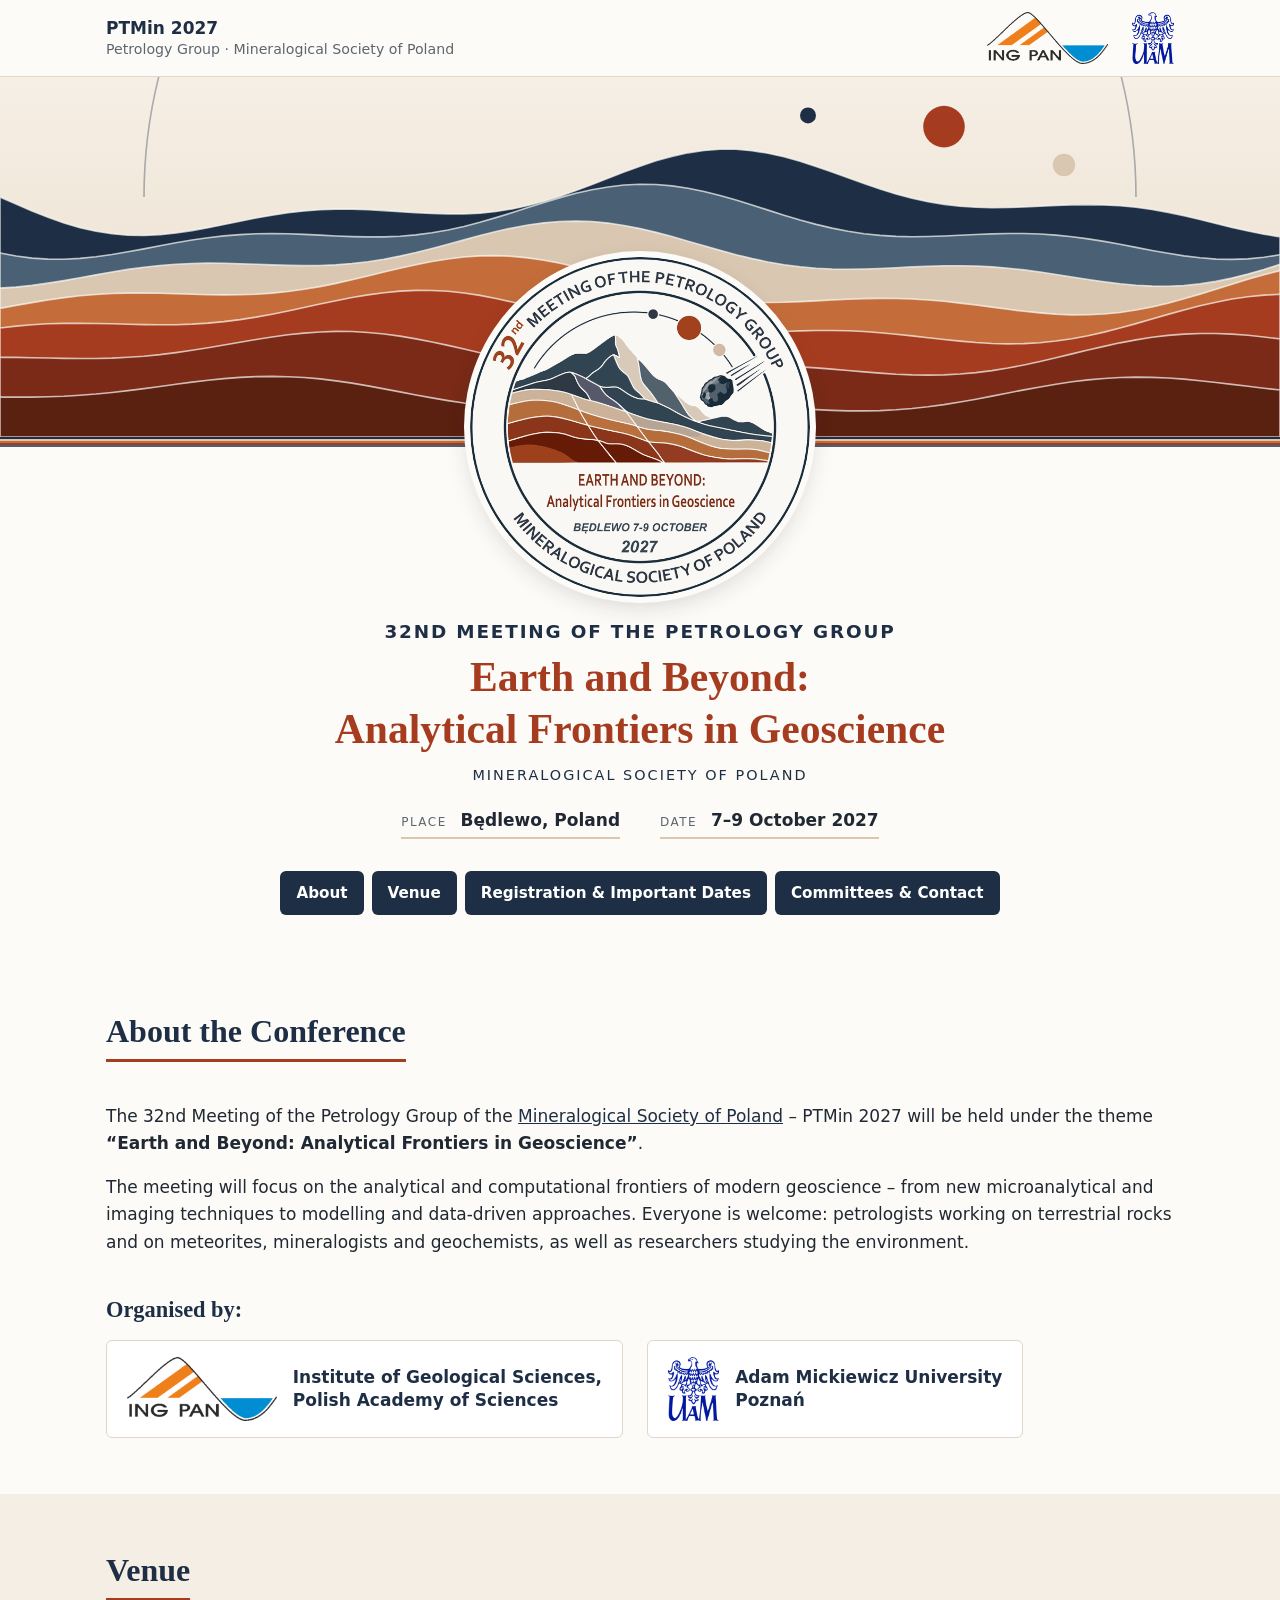
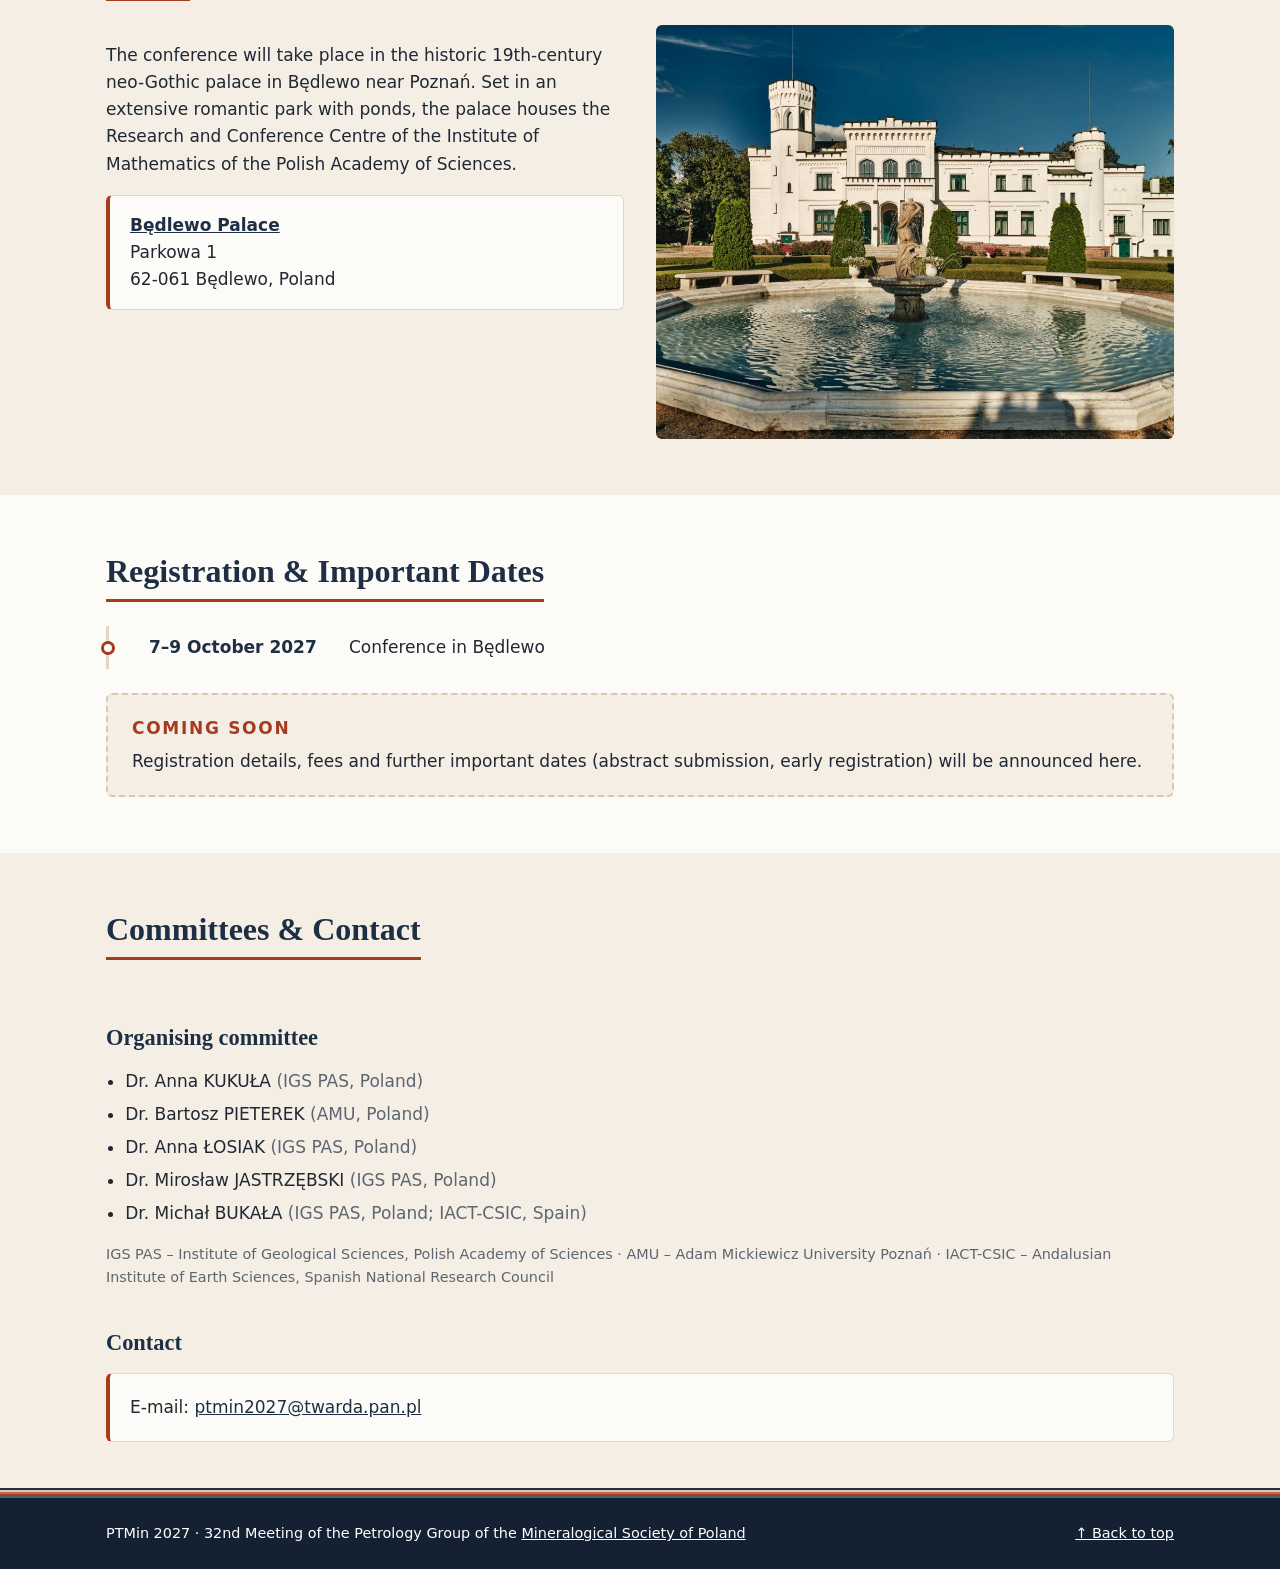
==== index.html @ a526e9a0 "Version 1 – for co-organisers" ====
<!doctype html>
<html lang="en">
<head>
  <meta charset="utf-8">
  <meta name="viewport" content="width=device-width, initial-scale=1">
  <title>PTMin 2027 – Earth and Beyond: Analytical Frontiers in Geoscience</title>
  <meta name="description" content="32nd Meeting of the Petrology Group of the Mineralogical Society of Poland – Earth and Beyond: Analytical Frontiers in Geoscience. Będlewo, Poland, 7–9 October 2027.">
  <link rel="icon" href="img/favicon.png">
  <link rel="stylesheet" href="css/style.css">
</head>
<body id="top">

  <a class="skip-link" href="#main-content">Skip to main content</a>

  <!-- ===== Nagłówek: nazwa + logotypy organizatorów ===== -->
  <header class="site-header">
    <div class="container site-header__inner">
      <div class="host">
        <span class="host__name"><a href="#top">PTMin 2027</a><br><small>Petrology Group · <a href="https://www.ptmin.pl/indeks.html" target="_blank" rel="noopener">Mineralogical Society of Poland</a></small></span>
      </div>
      <div class="header-logos">
        <!-- GRAFIKA: logotypy organizatorów w nagłówku -->
        <a href="https://www.ing.pan.pl/en/" target="_blank" rel="noopener"><img src="img/logo-ing-pan.png" alt="Institute of Geological Sciences, Polish Academy of Sciences" width="468" height="200"></a>
        <a href="https://amu.edu.pl/en" target="_blank" rel="noopener"><img src="img/logo-uam.png" alt="Adam Mickiewicz University Poznań" width="160" height="200"></a>
      </div>
    </div>
  </header>

  <!-- ===== Baner ===== -->
  <div class="banner">
    <!-- GRAFIKA: baner (obecnie dekoracyjne „warstwy skalne”; można zastąpić zdjęciem 1600 × 450) -->
    <img src="img/banner.svg" alt="" width="1600" height="450">
  </div>

  <main id="main-content">

    <div class="container hero">
      <!-- GRAFIKA: logo konferencji -->
      <img class="hero__logo" src="img/logo-conference.png" alt="Logo: 32nd Meeting of the Petrology Group – Earth and Beyond: Analytical Frontiers in Geoscience – Mineralogical Society of Poland" width="640" height="640">
      <p class="hero__kicker">32nd Meeting of the Petrology Group</p>
      <h1 class="page-title">Earth and Beyond:<br>Analytical Frontiers in Geoscience</h1>
      <p class="hero__tagline"><a href="https://www.ptmin.pl/indeks.html" target="_blank" rel="noopener">Mineralogical Society of Poland</a></p>
      <p class="hero__meta">
        <span class="hero__meta-item"><span class="hero__meta-label">Place</span> Będlewo, Poland</span>
        <span class="hero__meta-item"><span class="hero__meta-label">Date</span> 7–9 October 2027</span>
      </p>

      <!-- ===== Nawigacja do sekcji ===== -->
      <nav class="section-nav" aria-label="Sections">
        <a href="#about">About</a>
        <a href="#venue">Venue</a>
        <a href="#registration">Registration &amp; Important Dates</a>
        <a href="#committees">Committees &amp; Contact</a>
      </nav>
    </div>

    <!-- ===================== ABOUT ===================== -->
    <section id="about" class="section">
      <div class="container">
        <h2>About the Conference</h2>
        <p>The 32nd Meeting of the Petrology Group of the <a href="https://www.ptmin.pl/indeks.html" target="_blank" rel="noopener">Mineralogical Society of Poland</a> – PTMin 2027 will be held under the theme <strong>“Earth and Beyond: Analytical Frontiers in Geoscience”</strong>.</p>
        <p>The meeting will focus on the analytical and computational frontiers of modern geoscience – from new microanalytical and imaging techniques to modelling and data-driven approaches. Everyone is welcome: petrologists working on terrestrial rocks and on meteorites, mineralogists and geochemists, as well as researchers studying the environment.</p>

        <h3>Organised by:</h3>
        <div class="organisers">
          <a class="organiser" href="https://www.ing.pan.pl/en/" target="_blank" rel="noopener">
            <!-- GRAFIKA: logo organizatora 1 -->
            <img src="img/logo-ing-pan.png" alt="" width="468" height="200">
            <span>Institute of Geological Sciences,<br>Polish Academy of Sciences</span>
          </a>
          <a class="organiser" href="https://amu.edu.pl/en" target="_blank" rel="noopener">
            <!-- GRAFIKA: logo organizatora 2 -->
            <img src="img/logo-uam.png" alt="" width="160" height="200">
            <span>Adam Mickiewicz University<br>Poznań</span>
          </a>
        </div>
      </div>
    </section>

    <!-- ===================== VENUE ===================== -->
    <section id="venue" class="section section--alt">
      <div class="container">
        <h2>Venue</h2>
        <div class="two-col">
          <div>
            <p>The conference will take place in the historic 19th-century neo-Gothic palace in Będlewo near Poznań. Set in an extensive romantic park with ponds, the palace houses the Research and Conference Centre of the Institute of Mathematics of the Polish Academy of Sciences.</p>
            <address class="address-card">
              <strong><a href="https://www.palacbedlewo.pl/en" target="_blank" rel="noopener">Będlewo Palace</a></strong><br>
              Parkowa 1<br>
              62-061 Będlewo, Poland
            </address>
          </div>
          <div>
            <!-- GRAFIKA: zdjęcie miejsca konferencji -->
            <img class="rounded" src="img/palace_1.jpg" alt="Będlewo Palace with the marble fountain" width="1000" height="800">
          </div>
        </div>
        <!-- MAPA DOJAZDU: do dodania później, np.:
        <img class="rounded map" src="img/map.png" alt="Map – how to get to Będlewo" width="800" height="400"> -->
      </div>
    </section>

    <!-- ===================== REGISTRATION ===================== -->
    <section id="registration" class="section">
      <div class="container">
        <h2>Registration &amp; Important Dates</h2>

        <ol class="timeline">
          <li><span class="timeline__date">7–9 October 2027</span><span class="timeline__label">Conference in Będlewo</span></li>
        </ol>

        <div class="coming-soon">
          <p class="coming-soon__title">Coming soon</p>
          <p>Registration details, fees and further important dates (abstract submission, early registration) will be announced here.</p>
        </div>
      </div>
    </section>

    <!-- ===================== COMMITTEES & CONTACT ===================== -->
    <section id="committees" class="section section--alt">
      <div class="container">
        <h2>Committees &amp; Contact</h2>

        <h3>Organising committee</h3>
        <ul class="list people">
          <li>Dr. Anna KUKUŁA <span>(IGS PAS, Poland)</span></li>
          <li>Dr. Bartosz PIETEREK <span>(AMU, Poland)</span></li>
          <li>Dr. Anna ŁOSIAK <span>(IGS PAS, Poland)</span></li>
          <li>Dr. Mirosław JASTRZĘBSKI <span>(IGS PAS, Poland)</span></li>
          <li>Dr. Michał BUKAŁA <span>(IGS PAS, Poland; IACT-CSIC, Spain)</span></li>
        </ul>
        <p class="note">IGS PAS – Institute of Geological Sciences, Polish Academy of Sciences · AMU – Adam Mickiewicz University Poznań · IACT-CSIC – Andalusian Institute of Earth Sciences, Spanish National Research Council</p>

        <h3 id="contact">Contact</h3>
        <div class="contact-card">
          <!-- E-MAIL: adres składany skryptem (ochrona przed spamem) -->
          <p>E-mail: <a class="js-email" data-user="ptmin2027" data-domain="twarda.pan.pl" href="#">ptmin2027 [at] twarda.pan.pl</a></p>
        </div>
      </div>
    </section>

  </main>

  <footer class="site-footer">
    <div class="container site-footer__inner">
      <p>PTMin 2027 · 32nd Meeting of the Petrology Group of the <a href="https://www.ptmin.pl/indeks.html" target="_blank" rel="noopener">Mineralogical Society of Poland</a></p>
      <a class="to-top" href="#top" title="Back to top">↑ Back to top</a>
    </div>
  </footer>

  <script src="js/main.js"></script>
</body>
</html>
---- css/style.css ----
/* =========================================================
   PTMin 2027 – arkusz stylów
   Kolory zmienia się w jednym miejscu: sekcja :root poniżej.
   ========================================================= */

:root {
  /* Paleta z logo konferencji */
  --primary: #1e2f45;        /* granat (napisy w logo) – nagłówki, przyciski */
  --primary-dark: #142133;
  --slate: #4a6075;          /* łupkowy niebieski (góry) */
  --accent: #a63c1f;         /* rdzawy (32nd, MATTER • PROCESSES) – akcenty */
  --orange: #c46d3a;         /* pomarańczowa warstwa skał */
  --sand: #d9c7b2;           /* piaskowy beż */
  --text: #1f2833;
  --text-muted: #5d6670;
  --bg: #fdfbf7;             /* kremowe tło jak w logo */
  --bg-alt: #f4eee5;         /* tło co drugiej sekcji */
  --line: #e1d6c7;           /* linie tabel i separatory */
  --break-bg: #efe7db;       /* przerwy w programie */
  --keynote-bg: #f7e6dd;     /* wiersze keynote w programie */
  /* „warstwy skalne” – pasek dekoracyjny */
  --strata: linear-gradient(to bottom,
      var(--primary) 0 20%, var(--sand) 20% 40%, var(--orange) 40% 60%,
      var(--accent) 60% 80%, var(--slate) 80% 100%);
  --radius: 6px;
  --max-width: 1100px;
  --font: "Segoe UI", system-ui, -apple-system, Roboto, "Helvetica Neue", Arial, sans-serif;
  --font-head: Georgia, "Times New Roman", serif;
}

/* ---------- Tryby kontrastu (przyciski „A” u góry) ---------- */
body.contrast-bw {
  --primary: #000; --primary-dark: #000; --accent: #000; --text: #000; --text-muted: #000;
  --bg: #fff; --bg-alt: #fff; --line: #000; --break-bg: #fff; --keynote-bg: #fff;
}
body.contrast-yb {
  --primary: #ff0; --primary-dark: #ff0; --accent: #ff0; --text: #ff0; --text-muted: #ff0;
  --bg: #000; --bg-alt: #000; --line: #ff0; --break-bg: #000; --keynote-bg: #000;
}
body.contrast-by {
  --primary: #000; --primary-dark: #000; --accent: #000; --text: #000; --text-muted: #000;
  --bg: #ff0; --bg-alt: #ff0; --line: #000; --break-bg: #ff0; --keynote-bg: #ff0;
}
body.contrast-bw, body.contrast-yb, body.contrast-by {
  --slate: var(--accent); --orange: var(--accent); --sand: var(--accent); --strata: var(--accent);
}
body.contrast-yb .btn, body.contrast-yb .section-nav a { color: #000; }
body.contrast-yb img, body.contrast-bw img, body.contrast-by img { filter: grayscale(1); }

/* ---------- Podstawy ---------- */
*, *::before, *::after { box-sizing: border-box; }
html { scroll-behavior: smooth; scroll-padding-top: 1rem; }
body {
  margin: 0;
  font-family: var(--font);
  font-size: 17px;
  line-height: 1.6;
  color: var(--text);
  background: var(--bg);
}
img { max-width: 100%; height: auto; display: block; }
a { color: var(--primary); }
a:hover { color: var(--accent); }
h1, h2, h3, h4 { font-family: var(--font-head); color: var(--primary); line-height: 1.25; }
h2 {
  font-size: 2rem;
  margin: 0 0 1.5rem;
  padding-bottom: .5rem;
  border-bottom: 3px solid var(--accent);
  display: inline-block;
}
h3 { font-size: 1.4rem; margin: 2.5rem 0 1rem; }
h4 { font-size: 1.1rem; margin: 1.5rem 0 .5rem; }
hr { border: 0; border-top: 1px solid var(--line); margin: 1.25rem 0; }

.container { max-width: var(--max-width); margin: 0 auto; padding: 0 16px; }
.skip-link { position: absolute; left: -9999px; }
.skip-link:focus { left: 1rem; top: 1rem; background: var(--bg); padding: .5rem 1rem; z-index: 10; }

/* ---------- Pasek dostępności ---------- */
.a11y-bar { background: var(--primary-dark); color: #fff; font-size: .85rem; }
.a11y-bar__inner { display: flex; justify-content: flex-end; align-items: center; gap: .35rem; padding-top: .35rem; padding-bottom: .35rem; }
.a11y-bar__label { margin-right: .25rem; opacity: .8; }
.contrast-btn {
  width: 1.8rem; height: 1.8rem; border: 1px solid #fff; border-radius: 3px;
  font-weight: 700; cursor: pointer; background: #fff; color: #000;
}
.contrast-btn--bw { background: #000; color: #fff; }
.contrast-btn--yb { background: #000; color: #ff0; }
.contrast-btn--by { background: #ff0; color: #000; }
body.contrast-yb .a11y-bar, body.contrast-by .a11y-bar, body.contrast-bw .a11y-bar { background: #000; color: #fff; }

/* ---------- Nagłówek ---------- */
.site-header { border-bottom: 1px solid var(--line); background: var(--bg); }
.site-header__inner { display: flex; align-items: center; justify-content: space-between; gap: 1rem; flex-wrap: wrap; padding-top: .75rem; padding-bottom: .75rem; }
.host { display: flex; align-items: center; gap: .75rem; text-decoration: none; color: var(--primary); font-weight: 600; line-height: 1.2; }
.host__logo { width: 60px; height: 60px; }
.host__name small { font-weight: 400; color: var(--text-muted); }
.host a { color: inherit; text-decoration: none; }
.host a:hover { color: var(--accent); text-decoration: underline; }
.header-logos a { display: block; transition: opacity .15s; }
.header-logos a:hover { opacity: .75; }
.hero__tagline a { color: inherit; text-decoration: none; }
.hero__tagline a:hover { color: var(--accent); text-decoration: underline; }
a.organiser { text-decoration: none; transition: border-color .15s, box-shadow .15s; }
a.organiser:hover { color: var(--primary); border-color: var(--accent); box-shadow: 0 4px 14px rgba(20,33,51,.1); }
.header-logos { display: flex; gap: 1rem; align-items: center; flex-wrap: wrap; }
.header-logos { gap: 1.5rem; }
.header-logos img { height: 52px; width: auto; }

/* ---------- Baner, logo i tytuł ---------- */
.banner { position: relative; }
.banner img { width: 100%; max-height: 450px; object-fit: cover; }
.banner::after { content: ""; display: block; height: 10px; background: var(--strata); }

.hero { text-align: center; }
.hero__logo {
  width: 340px; height: 340px; margin: -190px auto 0; position: relative;
  border-radius: 50%; background: var(--bg);
  box-shadow: 0 0 0 6px var(--bg), 0 8px 24px rgba(20, 33, 51, .18);
}
.page-title { font-size: clamp(1.7rem, 4vw, 2.6rem); margin: .35rem 0 .5rem; color: var(--accent); }
.hero__kicker {
  margin: 1.25rem 0 0; color: var(--primary); font-weight: 700; text-transform: uppercase;
  letter-spacing: .1em; font-size: clamp(.95rem, 2vw, 1.15rem);
}
.hero__theme {
  margin: 0; color: var(--accent); font-weight: 800; text-transform: uppercase;
  letter-spacing: .08em; font-size: clamp(1.05rem, 2.4vw, 1.5rem);
}
.hero__theme span { color: var(--orange); margin: 0 .3em; }
.hero__tagline {
  margin: .2rem 0 1.25rem; color: var(--primary); text-transform: uppercase;
  letter-spacing: .14em; font-size: .9rem;
}
.hero__meta { display: flex; justify-content: center; flex-wrap: wrap; gap: .5rem 2.5rem; margin: 0 0 2rem; font-weight: 600; }
.hero__meta-item { border-bottom: 2px solid var(--sand); padding-bottom: .2rem; }
.hero__meta-label {
  font-size: .75rem; letter-spacing: .12em; text-transform: uppercase;
  color: var(--text-muted); font-weight: 400; margin-right: .5rem;
}

/* ---------- Nawigacja sekcji ---------- */
.section-nav { display: flex; flex-wrap: wrap; justify-content: center; gap: .5rem; margin-bottom: 2.5rem; }
.section-nav a {
  background: var(--primary); color: #fff; text-decoration: none;
  padding: .6rem 1rem; border-radius: var(--radius); font-size: .95rem; font-weight: 600;
}
.section-nav a:hover { background: var(--accent); color: #fff; }

/* ---------- Sekcje ---------- */
.section { padding: 3.5rem 0; }
.section--alt { background: var(--bg-alt); }
.two-col { display: grid; grid-template-columns: 1fr 1fr; gap: 2rem; align-items: start; }
.rounded { border-radius: var(--radius); }
.map { margin-top: 2rem; width: 100%; }

.list { padding-left: 1.2rem; margin: 0; }
.list li { margin: .35rem 0; }
.people span { color: var(--text-muted); }

/* Organizatorzy (logo + nazwa) */
.organisers { display: flex; flex-wrap: wrap; gap: 1.5rem; }
.organiser {
  display: flex; align-items: center; gap: 1rem; background: #fff;
  border: 1px solid var(--line); border-radius: var(--radius); padding: 1rem 1.25rem;
  font-weight: 600; color: var(--primary); line-height: 1.35;
}
.organiser img { height: 64px; width: auto; }

/* „Coming soon” */
.coming-soon {
  margin-top: 1.5rem; padding: 1.25rem 1.5rem; border: 2px dashed var(--sand);
  border-radius: var(--radius); background: var(--bg-alt);
}
.coming-soon p { margin: 0; }
.coming-soon__title {
  color: var(--accent); font-weight: 800; text-transform: uppercase; letter-spacing: .1em; margin-bottom: .35rem !important;
}

.address-card, .contact-card, .info-box {
  font-style: normal; background: var(--bg); border: 1px solid var(--line);
  border-left: 4px solid var(--accent); border-radius: var(--radius); padding: 1rem 1.25rem;
}
.contact-card p { margin: .25rem 0; }

/* ---------- Przyciski ---------- */
.btn-row { display: flex; gap: .75rem; flex-wrap: wrap; margin: 1.5rem 0; }
.btn {
  display: inline-block; background: var(--accent); color: #fff; text-decoration: none;
  padding: .65rem 1.2rem; border-radius: var(--radius); font-weight: 600; border: 2px solid var(--accent);
}
.btn:hover { background: var(--primary); border-color: var(--primary); color: #fff; }
.btn--ghost { background: transparent; color: var(--accent); }

/* ---------- Oś ważnych dat ---------- */
.timeline { list-style: none; margin: 0; padding: 0 0 0 1.5rem; border-left: 3px solid var(--line); }
.timeline li { position: relative; padding: .5rem 0 .5rem 1rem; display: flex; gap: 1.5rem; flex-wrap: wrap; }
.timeline li::before {
  content: ""; position: absolute; left: -1.5rem; top: 50%; transform: translate(-50%, -50%);
  margin-left: -1.5px; width: 14px; height: 14px; border-radius: 50%;
  background: var(--bg); border: 3px solid var(--accent);
}
.timeline__date { font-weight: 700; min-width: 11rem; color: var(--primary); }

/* ---------- Tabele ---------- */
.table-wrap { overflow-x: auto; -webkit-overflow-scrolling: touch; }
.data-table, .program { width: 100%; border-collapse: collapse; background: var(--bg); }
.data-table th, .data-table td { border: 1px solid var(--line); padding: .75rem 1rem; text-align: center; vertical-align: middle; }
.data-table thead th { background: var(--primary); color: #fff; font-weight: 600; }
.data-table thead th small { font-weight: 400; opacity: .85; }
.data-table tbody th { text-align: left; font-weight: 600; background: var(--bg-alt); }
body.contrast-yb .data-table thead th { color: #000; }
.fees { min-width: 680px; }
.footnotes { list-style: none; padding: 0; margin: .75rem 0 0; font-size: .9rem; color: var(--text-muted); }

/* Program */
.legend { display: flex; gap: 1.5rem; font-size: .9rem; color: var(--text-muted); margin-bottom: 1rem; }
.dot { display: inline-block; width: .9rem; height: .9rem; border-radius: 2px; vertical-align: -2px; border: 1px solid var(--line); }
.dot--keynote { background: var(--keynote-bg); border-left: 3px solid var(--accent); }
.dot--break { background: var(--break-bg); }

.program { min-width: 560px; }
.program__time { width: 8.5rem; }
.program td { padding: .6rem 1rem; border-bottom: 1px solid var(--line); vertical-align: top; }
.program td:first-child { white-space: nowrap; font-variant-numeric: tabular-nums; color: var(--text-muted); font-weight: 600; }
.program__day th {
  background: var(--primary); color: #fff; text-align: left; text-transform: uppercase;
  letter-spacing: .06em; padding: .75rem 1rem; font-size: 1rem;
}
body.contrast-yb .program__day th { color: #000; }
.program tbody + tbody .program__day th { border-top: 1.5rem solid var(--bg-alt); }
.program__session td {
  background: var(--bg-alt); font-weight: 700; color: var(--primary);
  border-top: 2px solid var(--primary); white-space: normal !important;
}
.program__session .chair { font-weight: 400; font-style: italic; color: var(--text-muted); margin-left: .5rem; }
.program__break td { background: var(--break-bg); font-style: italic; }
.program__keynote td { background: var(--keynote-bg); }
.program__keynote td:first-child { border-left: 4px solid var(--accent); }
.authors { font-weight: 600; }
.talk-title { display: block; }
.tag {
  display: inline-block; background: var(--accent); color: #fff; font-size: .72rem;
  text-transform: uppercase; letter-spacing: .05em; padding: .1rem .45rem; border-radius: 3px; margin-right: .35rem; vertical-align: 1px;
}
.badge {
  display: inline-block; border: 1px solid var(--accent); color: var(--accent);
  font-size: .75rem; padding: 0 .4rem; border-radius: 999px; margin-left: .25rem;
}

/* Postery */
.poster-groups { display: grid; gap: 1rem; }
.poster-group { background: var(--bg); border: 1px solid var(--line); border-radius: var(--radius); padding: .25rem 1.25rem 1rem; }
.poster-group h4 { margin-top: 1rem; }
.poster-group .authors { display: block; }

.info-boxes { display: grid; grid-template-columns: 1fr 1fr; gap: 1rem; margin-top: 1rem; }
.info-box h4 { margin-top: 0; }
.info-box p { margin: 0; }

/* ---------- Prelegenci ---------- */
.speakers { display: grid; grid-template-columns: repeat(auto-fill, minmax(190px, 1fr)); gap: 1.5rem; }
.speaker { background: var(--bg); border: 1px solid var(--line); border-radius: var(--radius); padding: 1rem; text-align: center; }
.speaker__photo { width: 150px; height: 150px; object-fit: cover; border-radius: 50%; margin: 0 auto .75rem; border: 3px solid var(--accent); }
.speaker__name { margin: 0; }
.speaker__affil { margin: .15rem 0 .5rem; font-size: .9rem; color: var(--text-muted); }
.speaker__more summary { cursor: pointer; color: var(--accent); font-weight: 600; font-size: .9rem; }
.speaker__more p { text-align: left; font-size: .9rem; }

/* ---------- Sponsorzy ---------- */
.sponsor-tier { padding: 1.5rem 0; border-bottom: 1px solid var(--line); }
.sponsor-tier:last-child { border-bottom: 0; }
.sponsor-tier h3 { margin-top: 0; font-size: 1.1rem; text-transform: uppercase; letter-spacing: .05em; color: var(--text-muted); font-family: var(--font); }
.logo-grid { display: flex; flex-wrap: wrap; gap: 2rem; align-items: center; }
.logo-grid img { height: 90px; width: auto; }
.logo-grid--lg img { height: 120px; }
.logo-grid--sm img { height: 75px; }
.note { font-size: .9rem; color: var(--text-muted); margin-top: 1rem; }

/* ---------- Nagrody ---------- */
.quote { margin: 1.5rem 0; padding: 1rem 1.5rem; border-left: 4px solid var(--accent); background: var(--bg); font-style: italic; }
.quote footer { font-style: normal; color: var(--text-muted); margin-top: .5rem; }
.highlight { background: var(--bg); border: 1px dashed var(--accent); padding: .75rem 1rem; border-radius: var(--radius); }

/* ---------- Stopka ---------- */
.site-footer { background: var(--primary-dark); color: #fff; padding: 1.5rem 0; font-size: .9rem; position: relative; }
.site-footer::before { content: ""; position: absolute; left: 0; right: 0; top: -10px; height: 10px; background: var(--strata); }
.site-footer__inner { display: flex; justify-content: space-between; align-items: center; flex-wrap: wrap; gap: 1rem; }
.site-footer p { margin: 0; }
.site-footer a { color: #fff; }
body.contrast-yb .site-footer, body.contrast-by .site-footer, body.contrast-bw .site-footer { background: #000; }

/* ---------- Mobile ---------- */
@media (max-width: 760px) {
  body { font-size: 16px; }
  h2 { font-size: 1.6rem; }
  .two-col, .info-boxes { grid-template-columns: 1fr; }
  .header-logos img { height: 36px; }
  .hero__logo { width: 240px; height: 240px; margin-top: -130px; }
  .organiser { width: 100%; }
  .organiser img { height: 44px; }
  .banner img { height: 220px; }
  .section { padding: 2.5rem 0; }
  .timeline__date { min-width: 0; }
}

/* ---------- Druk ---------- */
@media print {
  .a11y-bar, .section-nav, .to-top, .banner { display: none; }
  .section { padding: 1rem 0; }
}
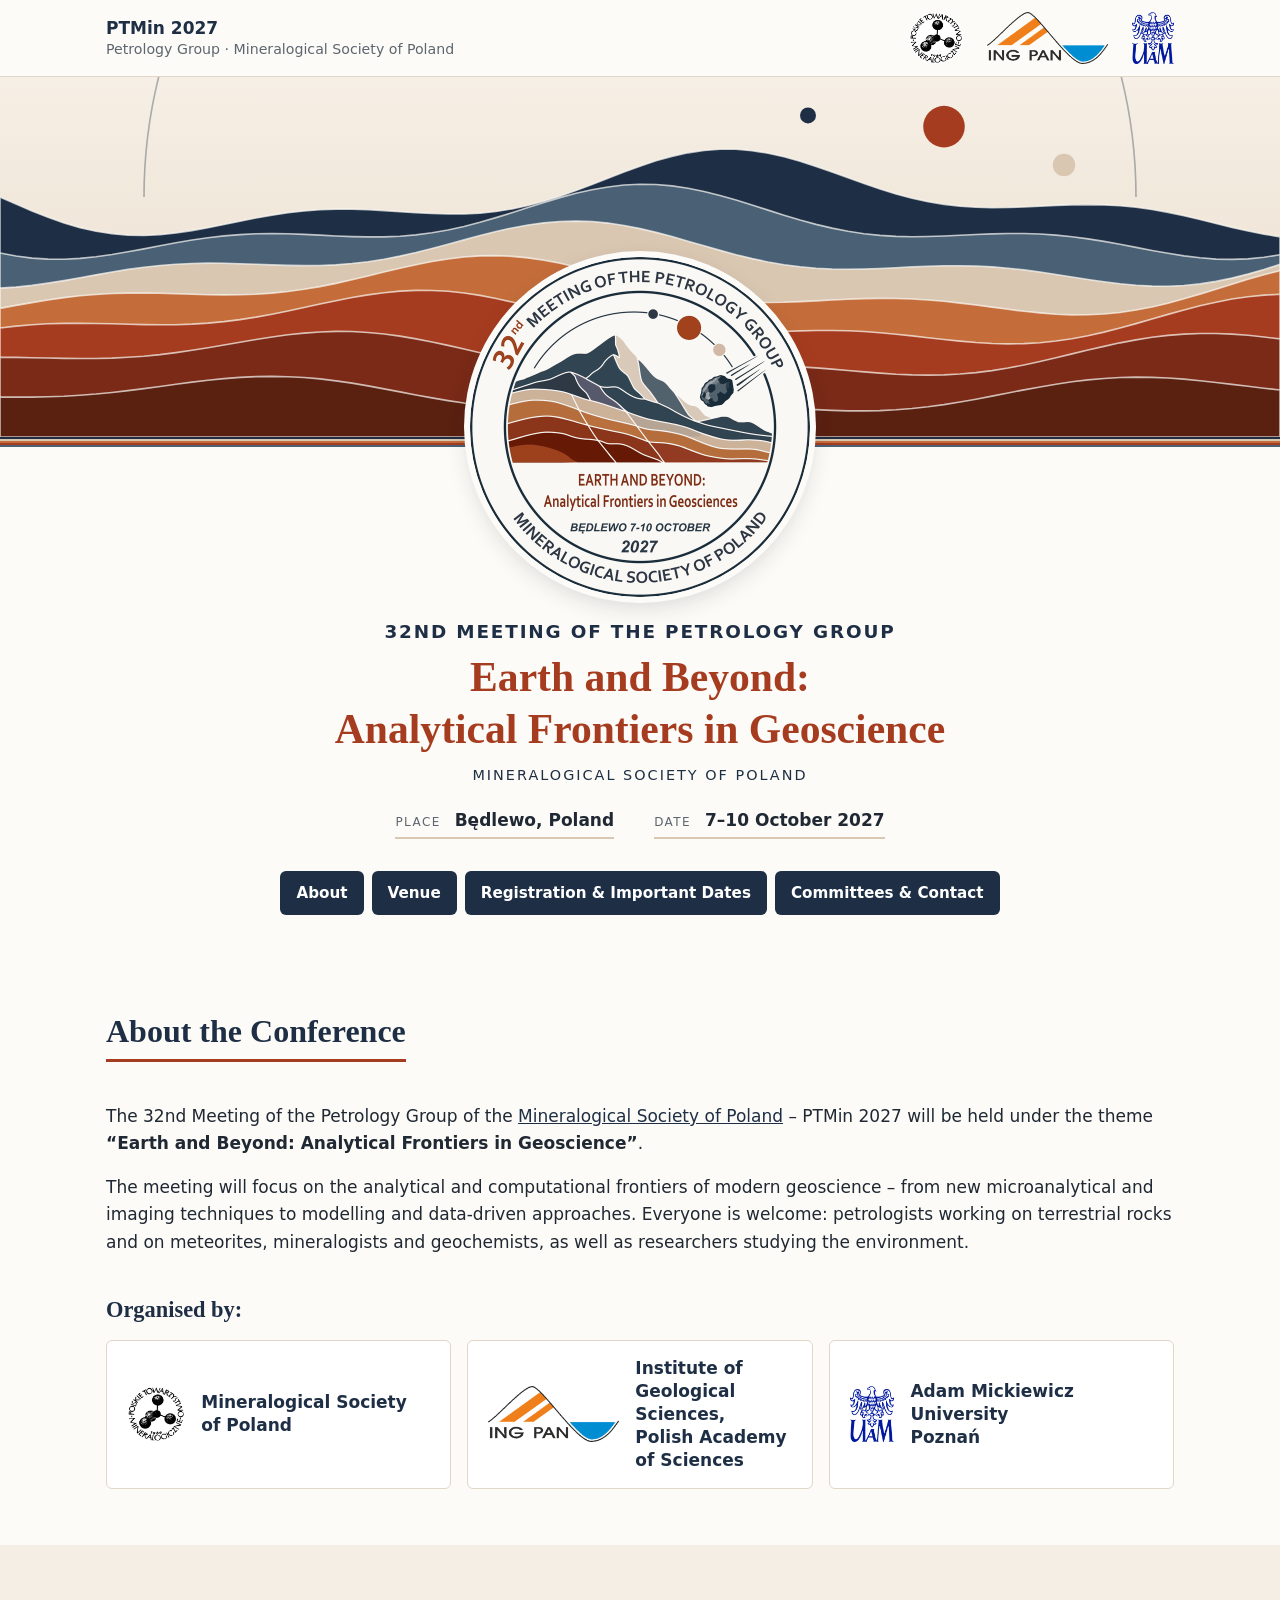
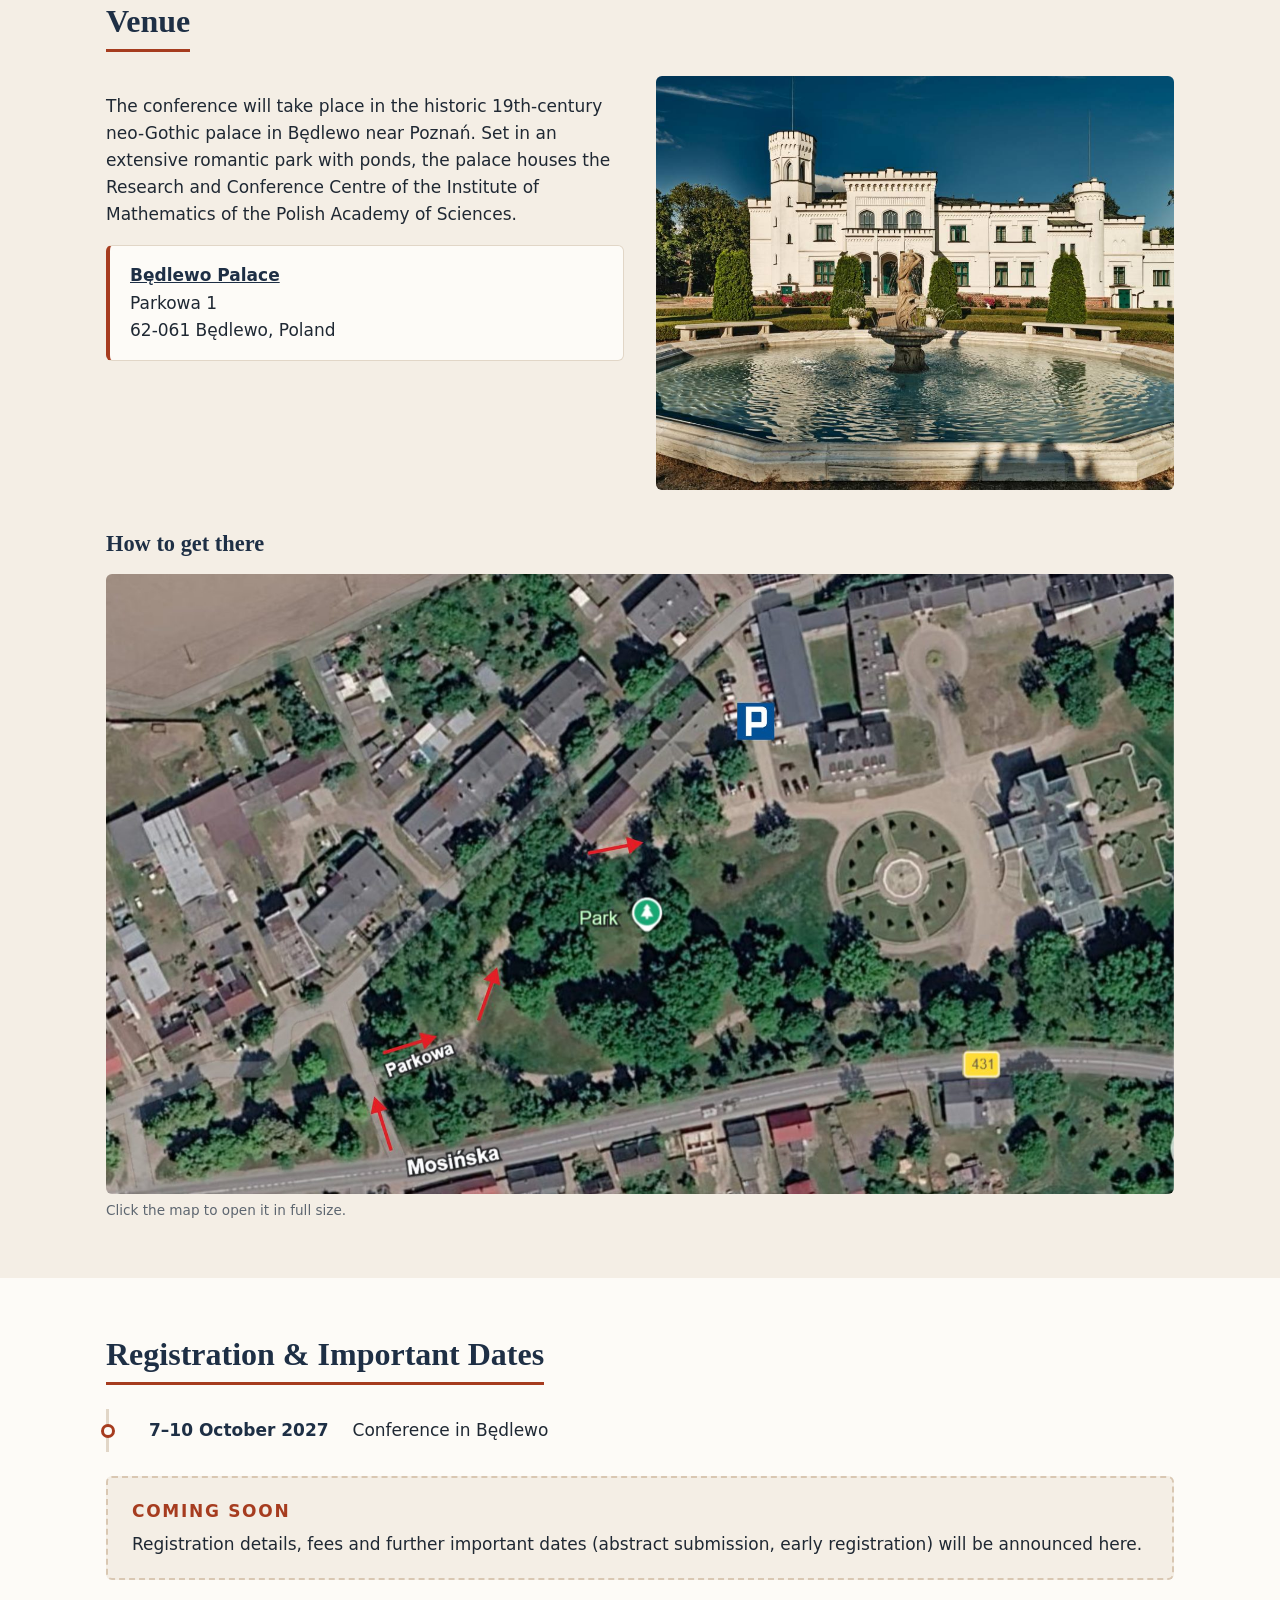
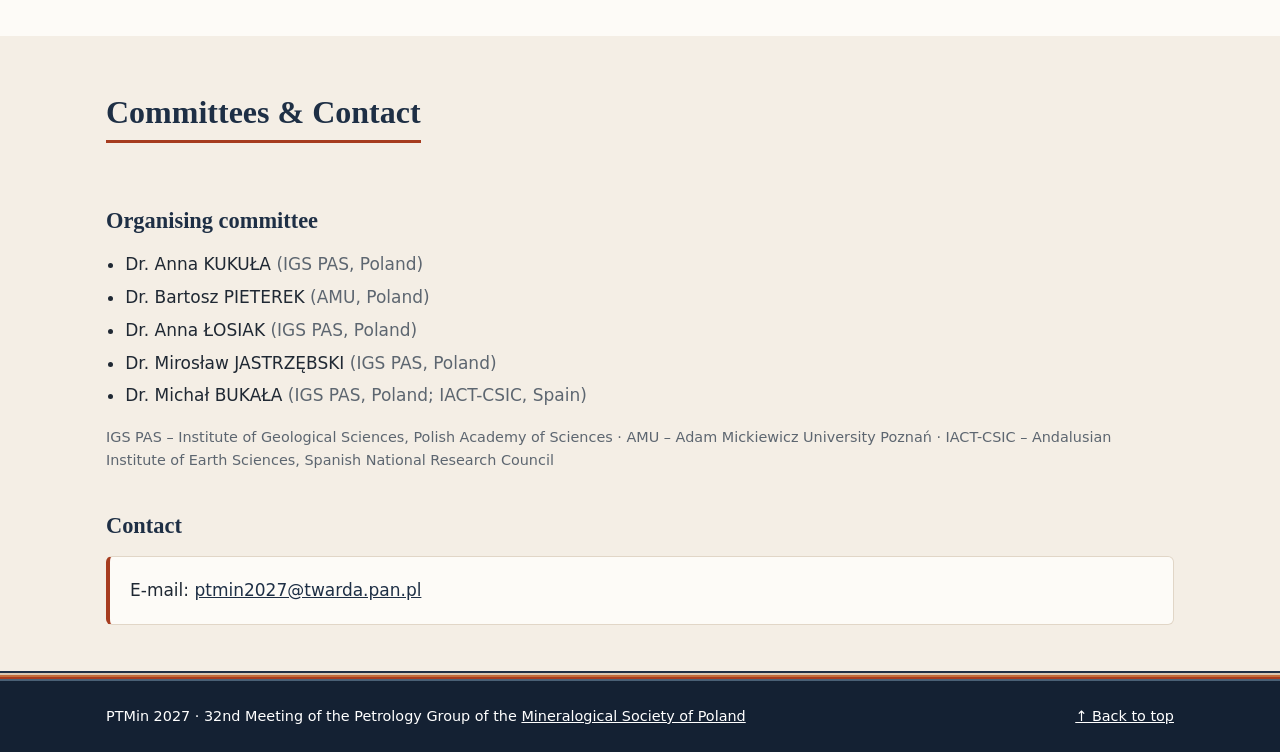
==== commit 27712d9d: "Add files via upload" ====
--- a/index.html
+++ b/index.html
@@ -4,7 +4,7 @@
   <meta charset="utf-8">
   <meta name="viewport" content="width=device-width, initial-scale=1">
   <title>PTMin 2027 – Earth and Beyond: Analytical Frontiers in Geoscience</title>
-  <meta name="description" content="32nd Meeting of the Petrology Group of the Mineralogical Society of Poland – Earth and Beyond: Analytical Frontiers in Geoscience. Będlewo, Poland, 7–9 October 2027.">
+  <meta name="description" content="32nd Meeting of the Petrology Group of the Mineralogical Society of Poland – Earth and Beyond: Analytical Frontiers in Geoscience. Będlewo, Poland, 7–10 October 2027.">
   <link rel="icon" href="img/favicon.png">
   <link rel="stylesheet" href="css/style.css">
 </head>
@@ -20,6 +20,7 @@
       </div>
       <div class="header-logos">
         <!-- GRAFIKA: logotypy organizatorów w nagłówku -->
+        <a href="https://www.ptmin.pl/indeks.html" target="_blank" rel="noopener"><img src="img/logo-ptmin.png" alt="Mineralogical Society of Poland (PTMin)" width="208" height="200"></a>
         <a href="https://www.ing.pan.pl/en/" target="_blank" rel="noopener"><img src="img/logo-ing-pan.png" alt="Institute of Geological Sciences, Polish Academy of Sciences" width="468" height="200"></a>
         <a href="https://amu.edu.pl/en" target="_blank" rel="noopener"><img src="img/logo-uam.png" alt="Adam Mickiewicz University Poznań" width="160" height="200"></a>
       </div>
@@ -42,7 +43,7 @@
       <p class="hero__tagline"><a href="https://www.ptmin.pl/indeks.html" target="_blank" rel="noopener">Mineralogical Society of Poland</a></p>
       <p class="hero__meta">
         <span class="hero__meta-item"><span class="hero__meta-label">Place</span> Będlewo, Poland</span>
-        <span class="hero__meta-item"><span class="hero__meta-label">Date</span> 7–9 October 2027</span>
+        <span class="hero__meta-item"><span class="hero__meta-label">Date</span> 7–10 October 2027</span>
       </p>
 
       <!-- ===== Nawigacja do sekcji ===== -->
@@ -63,6 +64,11 @@
 
         <h3>Organised by:</h3>
         <div class="organisers">
+          <a class="organiser" href="https://www.ptmin.pl/indeks.html" target="_blank" rel="noopener">
+            <!-- GRAFIKA: logo PTMin -->
+            <img src="img/logo-ptmin.png" alt="" width="208" height="200">
+            <span>Mineralogical Society<br>of Poland</span>
+          </a>
           <a class="organiser" href="https://www.ing.pan.pl/en/" target="_blank" rel="noopener">
             <!-- GRAFIKA: logo organizatora 1 -->
             <img src="img/logo-ing-pan.png" alt="" width="468" height="200">
@@ -95,8 +101,10 @@
             <img class="rounded" src="img/palace_1.jpg" alt="Będlewo Palace with the marble fountain" width="1000" height="800">
           </div>
         </div>
-        <!-- MAPA DOJAZDU: do dodania później, np.:
-        <img class="rounded map" src="img/map.png" alt="Map – how to get to Będlewo" width="800" height="400"> -->
+        <!-- GRAFIKA: mapa dojazdu -->
+        <h3>How to get there</h3>
+        <a class="map-link" href="img/map-palac-wjazd.jpg" target="_blank" rel="noopener"><img class="rounded map" src="img/map-palac-wjazd.jpg" alt="Aerial map of Będlewo showing the way from Mosińska street (road 431) via Parkowa street into the palace park, and the parking area next to the palace" width="1800" height="1045"></a>
+        <p class="map-hint">Click the map to open it in full size.</p>
       </div>
     </section>
 
@@ -106,7 +114,7 @@
         <h2>Registration &amp; Important Dates</h2>
 
         <ol class="timeline">
-          <li><span class="timeline__date">7–9 October 2027</span><span class="timeline__label">Conference in Będlewo</span></li>
+          <li><span class="timeline__date">7–10 October 2027</span><span class="timeline__label">Conference in Będlewo</span></li>
         </ol>
 
         <div class="coming-soon">
--- a/css/style.css
+++ b/css/style.css
@@ -153,20 +153,22 @@
 .section--alt { background: var(--bg-alt); }
 .two-col { display: grid; grid-template-columns: 1fr 1fr; gap: 2rem; align-items: start; }
 .rounded { border-radius: var(--radius); }
-.map { margin-top: 2rem; width: 100%; }
+.map { margin-top: .5rem; width: 100%; }
+.map-link { display: block; }
+.map-hint { font-size: .85rem; color: var(--text-muted); margin: .4rem 0 0; }
 
 .list { padding-left: 1.2rem; margin: 0; }
 .list li { margin: .35rem 0; }
 .people span { color: var(--text-muted); }
 
 /* Organizatorzy (logo + nazwa) */
-.organisers { display: flex; flex-wrap: wrap; gap: 1.5rem; }
+.organisers { display: grid; grid-template-columns: repeat(3, 1fr); gap: 1rem; }
 .organiser {
   display: flex; align-items: center; gap: 1rem; background: #fff;
   border: 1px solid var(--line); border-radius: var(--radius); padding: 1rem 1.25rem;
   font-weight: 600; color: var(--primary); line-height: 1.35;
 }
-.organiser img { height: 64px; width: auto; }
+.organiser img { height: 56px; width: auto; max-width: 45%; object-fit: contain; }
 
 /* „Coming soon” */
 .coming-soon {
@@ -298,7 +300,7 @@
   .two-col, .info-boxes { grid-template-columns: 1fr; }
   .header-logos img { height: 36px; }
   .hero__logo { width: 240px; height: 240px; margin-top: -130px; }
-  .organiser { width: 100%; }
+  .organisers { grid-template-columns: 1fr; }
   .organiser img { height: 44px; }
   .banner img { height: 220px; }
   .section { padding: 2.5rem 0; }
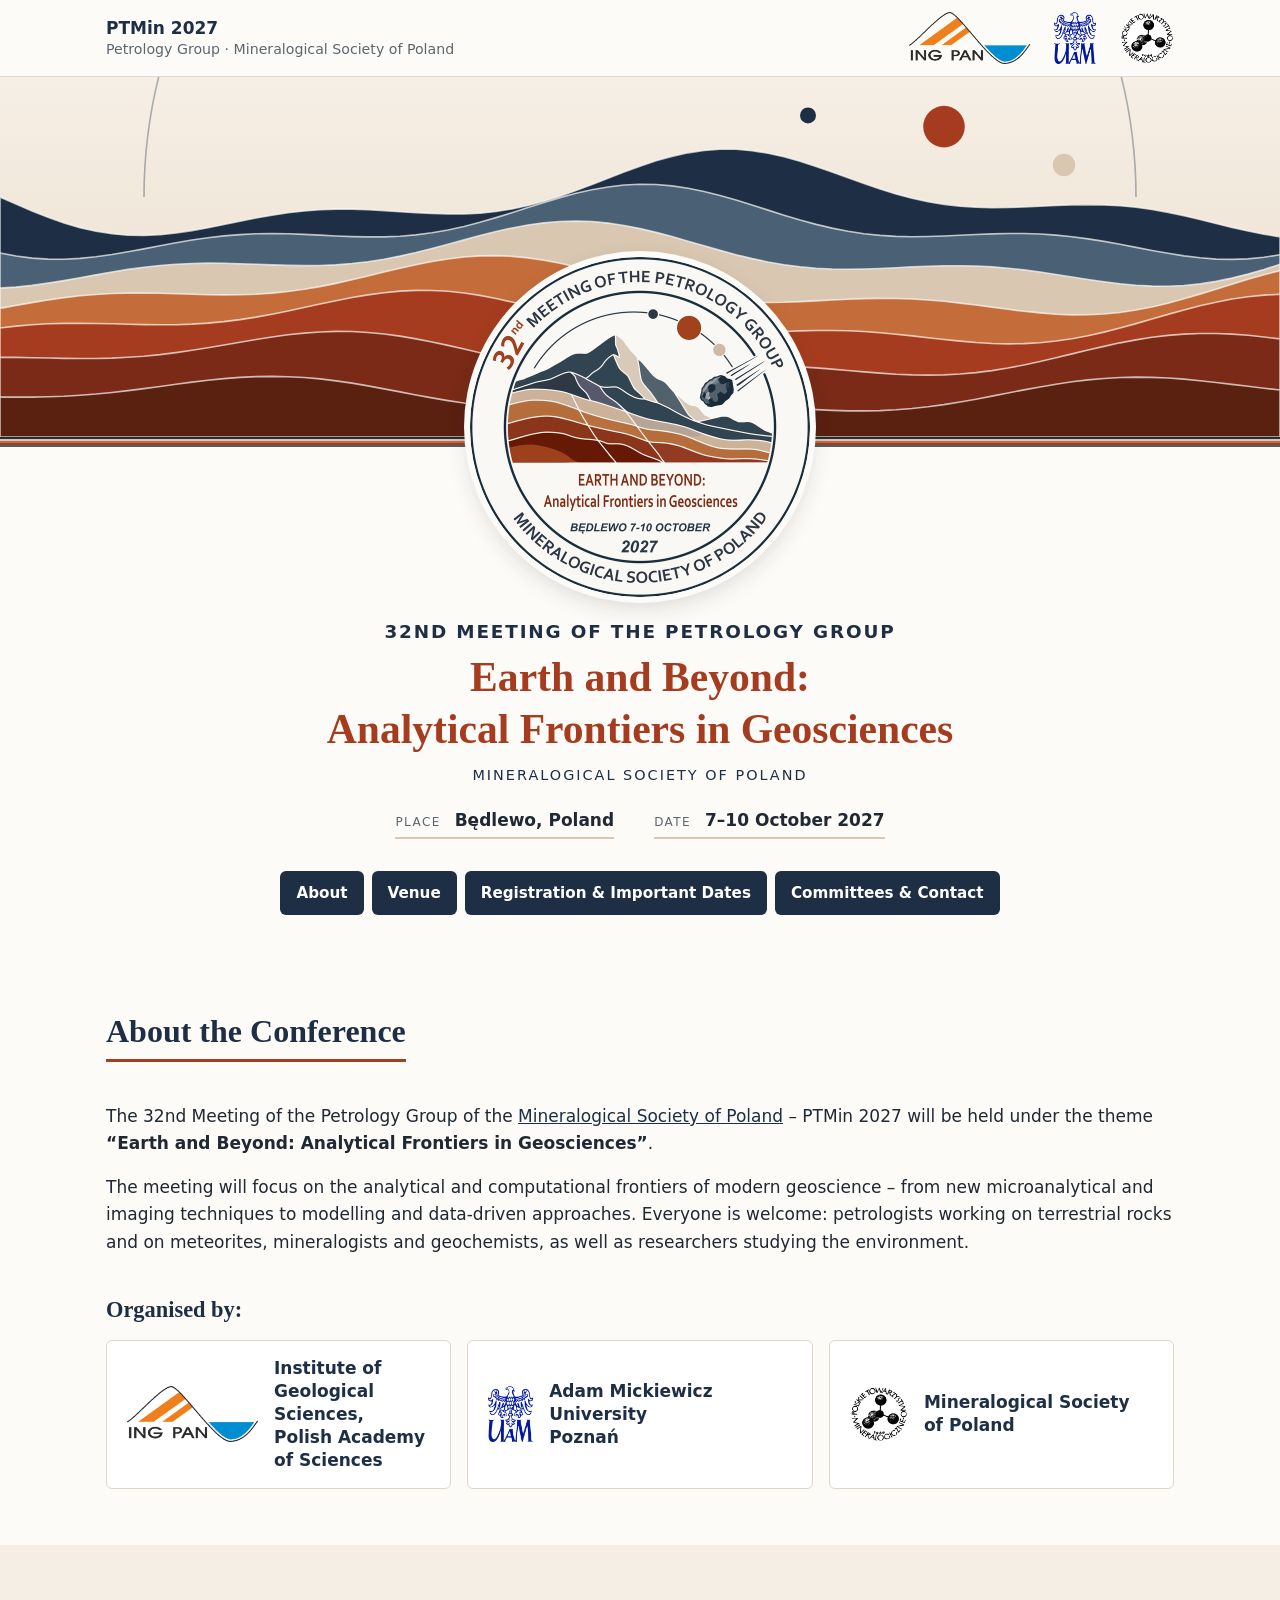
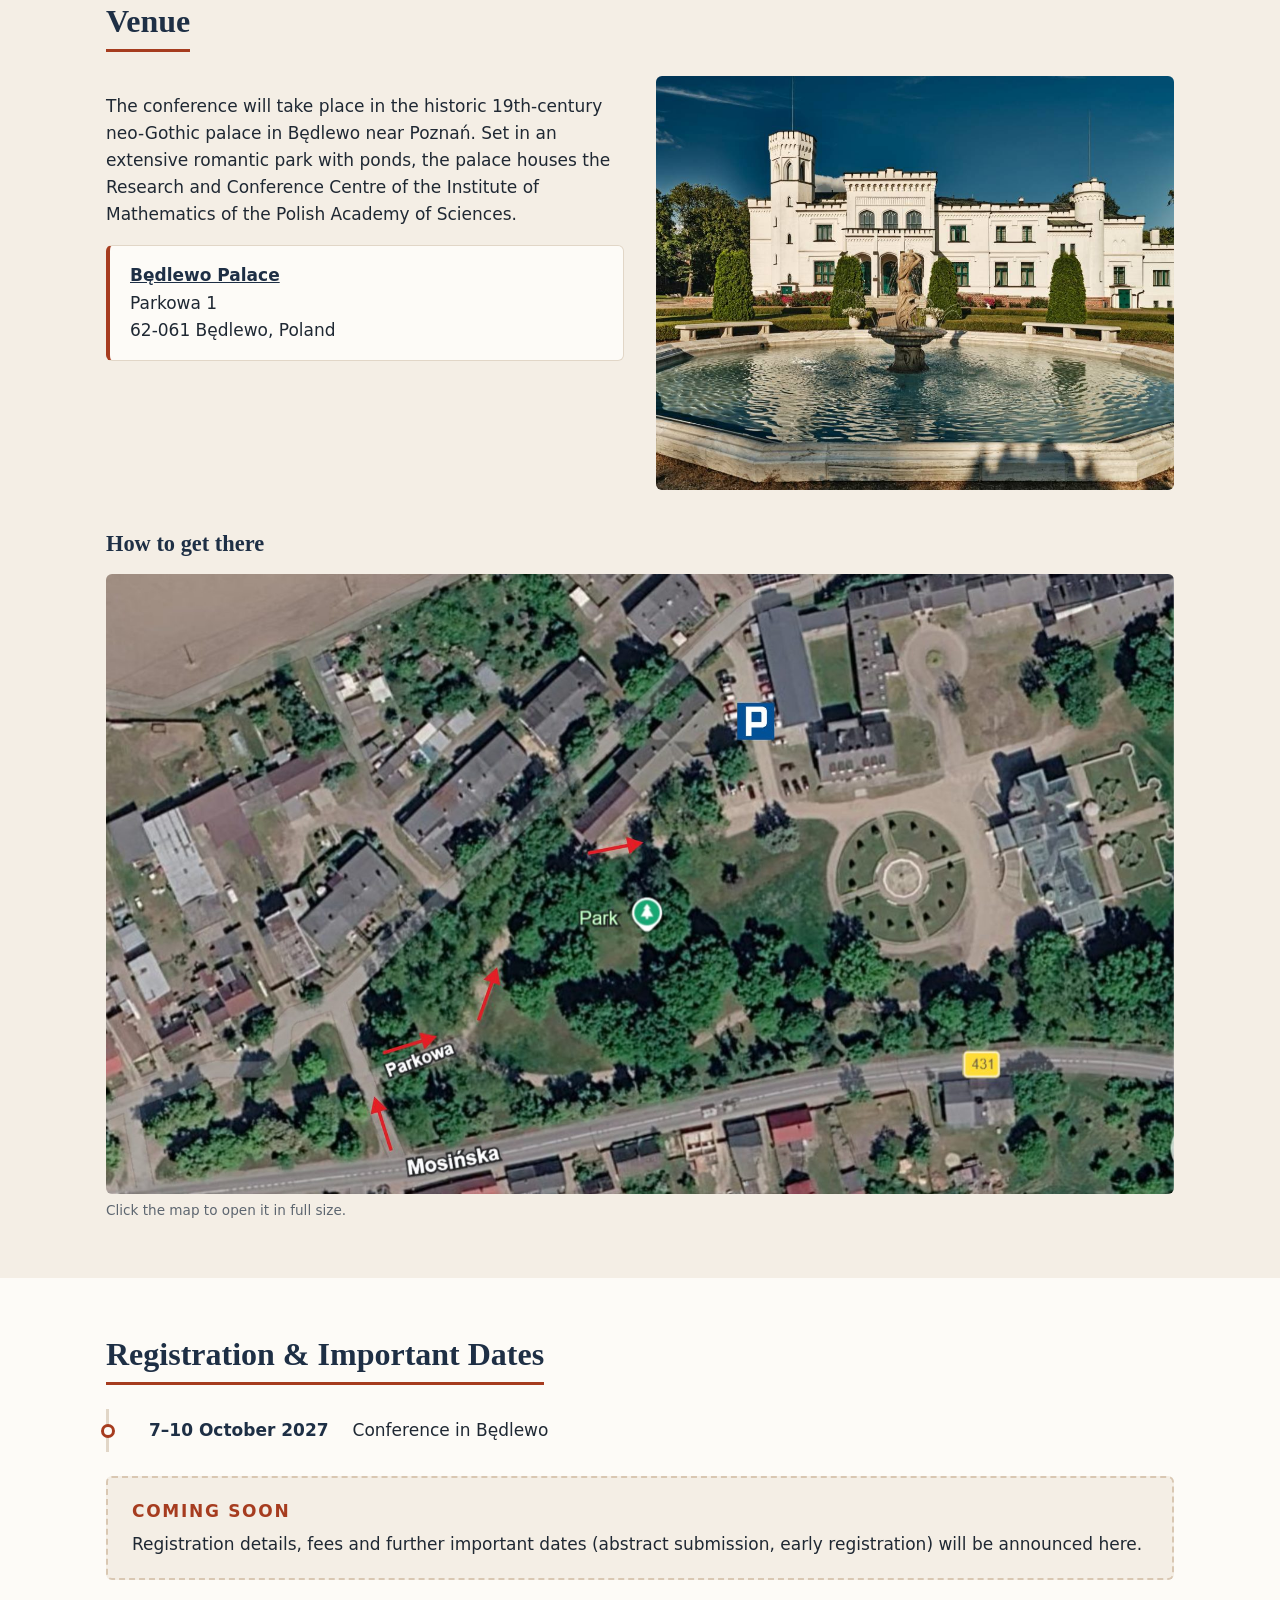
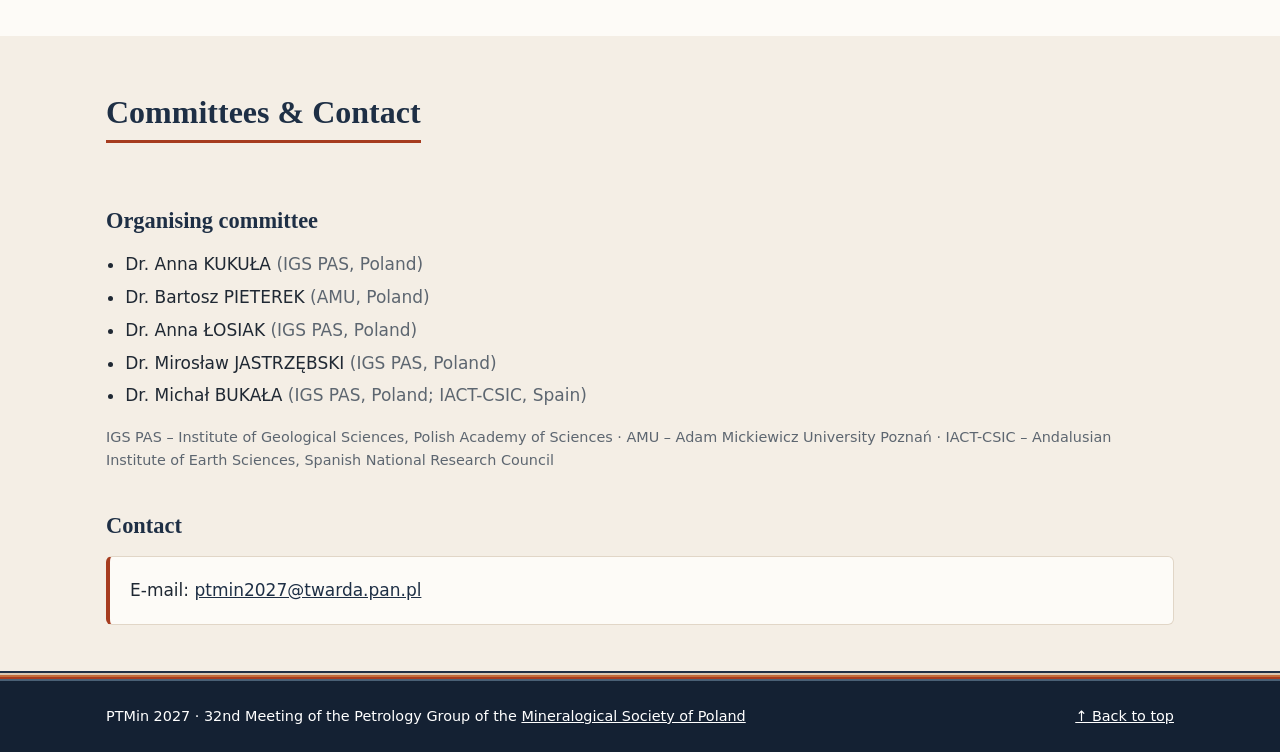
==== commit 1ff752cd: "Add files via upload" ====
--- a/index.html
+++ b/index.html
@@ -3,8 +3,8 @@
 <head>
   <meta charset="utf-8">
   <meta name="viewport" content="width=device-width, initial-scale=1">
-  <title>PTMin 2027 – Earth and Beyond: Analytical Frontiers in Geoscience</title>
-  <meta name="description" content="32nd Meeting of the Petrology Group of the Mineralogical Society of Poland – Earth and Beyond: Analytical Frontiers in Geoscience. Będlewo, Poland, 7–10 October 2027.">
+  <title>PTMin 2027 – Earth and Beyond: Analytical Frontiers in Geosciences</title>
+  <meta name="description" content="32nd Meeting of the Petrology Group of the Mineralogical Society of Poland – Earth and Beyond: Analytical Frontiers in Geosciences. Będlewo, Poland, 7–10 October 2027.">
   <link rel="icon" href="img/favicon.png">
   <link rel="stylesheet" href="css/style.css">
 </head>
@@ -20,9 +20,9 @@
       </div>
       <div class="header-logos">
         <!-- GRAFIKA: logotypy organizatorów w nagłówku -->
-        <a href="https://www.ptmin.pl/indeks.html" target="_blank" rel="noopener"><img src="img/logo-ptmin.png" alt="Mineralogical Society of Poland (PTMin)" width="208" height="200"></a>
         <a href="https://www.ing.pan.pl/en/" target="_blank" rel="noopener"><img src="img/logo-ing-pan.png" alt="Institute of Geological Sciences, Polish Academy of Sciences" width="468" height="200"></a>
         <a href="https://amu.edu.pl/en" target="_blank" rel="noopener"><img src="img/logo-uam.png" alt="Adam Mickiewicz University Poznań" width="160" height="200"></a>
+        <a href="https://www.ptmin.pl/indeks.html" target="_blank" rel="noopener"><img src="img/logo-ptmin.png" alt="Mineralogical Society of Poland (PTMin)" width="208" height="200"></a>
       </div>
     </div>
   </header>
@@ -37,9 +37,9 @@
 
     <div class="container hero">
       <!-- GRAFIKA: logo konferencji -->
-      <img class="hero__logo" src="img/logo-conference.png" alt="Logo: 32nd Meeting of the Petrology Group – Earth and Beyond: Analytical Frontiers in Geoscience – Mineralogical Society of Poland" width="640" height="640">
+      <img class="hero__logo" src="img/logo-conference.png" alt="Logo: 32nd Meeting of the Petrology Group – Earth and Beyond: Analytical Frontiers in Geosciences – Mineralogical Society of Poland" width="640" height="640">
       <p class="hero__kicker">32nd Meeting of the Petrology Group</p>
-      <h1 class="page-title">Earth and Beyond:<br>Analytical Frontiers in Geoscience</h1>
+      <h1 class="page-title">Earth and Beyond:<br>Analytical Frontiers in Geosciences</h1>
       <p class="hero__tagline"><a href="https://www.ptmin.pl/indeks.html" target="_blank" rel="noopener">Mineralogical Society of Poland</a></p>
       <p class="hero__meta">
         <span class="hero__meta-item"><span class="hero__meta-label">Place</span> Będlewo, Poland</span>
@@ -59,16 +59,11 @@
     <section id="about" class="section">
       <div class="container">
         <h2>About the Conference</h2>
-        <p>The 32nd Meeting of the Petrology Group of the <a href="https://www.ptmin.pl/indeks.html" target="_blank" rel="noopener">Mineralogical Society of Poland</a> – PTMin 2027 will be held under the theme <strong>“Earth and Beyond: Analytical Frontiers in Geoscience”</strong>.</p>
+        <p>The 32nd Meeting of the Petrology Group of the <a href="https://www.ptmin.pl/indeks.html" target="_blank" rel="noopener">Mineralogical Society of Poland</a> – PTMin 2027 will be held under the theme <strong>“Earth and Beyond: Analytical Frontiers in Geosciences”</strong>.</p>
         <p>The meeting will focus on the analytical and computational frontiers of modern geoscience – from new microanalytical and imaging techniques to modelling and data-driven approaches. Everyone is welcome: petrologists working on terrestrial rocks and on meteorites, mineralogists and geochemists, as well as researchers studying the environment.</p>
 
         <h3>Organised by:</h3>
         <div class="organisers">
-          <a class="organiser" href="https://www.ptmin.pl/indeks.html" target="_blank" rel="noopener">
-            <!-- GRAFIKA: logo PTMin -->
-            <img src="img/logo-ptmin.png" alt="" width="208" height="200">
-            <span>Mineralogical Society<br>of Poland</span>
-          </a>
           <a class="organiser" href="https://www.ing.pan.pl/en/" target="_blank" rel="noopener">
             <!-- GRAFIKA: logo organizatora 1 -->
             <img src="img/logo-ing-pan.png" alt="" width="468" height="200">
@@ -78,6 +73,11 @@
             <!-- GRAFIKA: logo organizatora 2 -->
             <img src="img/logo-uam.png" alt="" width="160" height="200">
             <span>Adam Mickiewicz University<br>Poznań</span>
+          </a>
+          <a class="organiser" href="https://www.ptmin.pl/indeks.html" target="_blank" rel="noopener">
+            <!-- GRAFIKA: logo PTMin -->
+            <img src="img/logo-ptmin.png" alt="" width="208" height="200">
+            <span>Mineralogical Society<br>of Poland</span>
           </a>
         </div>
       </div>
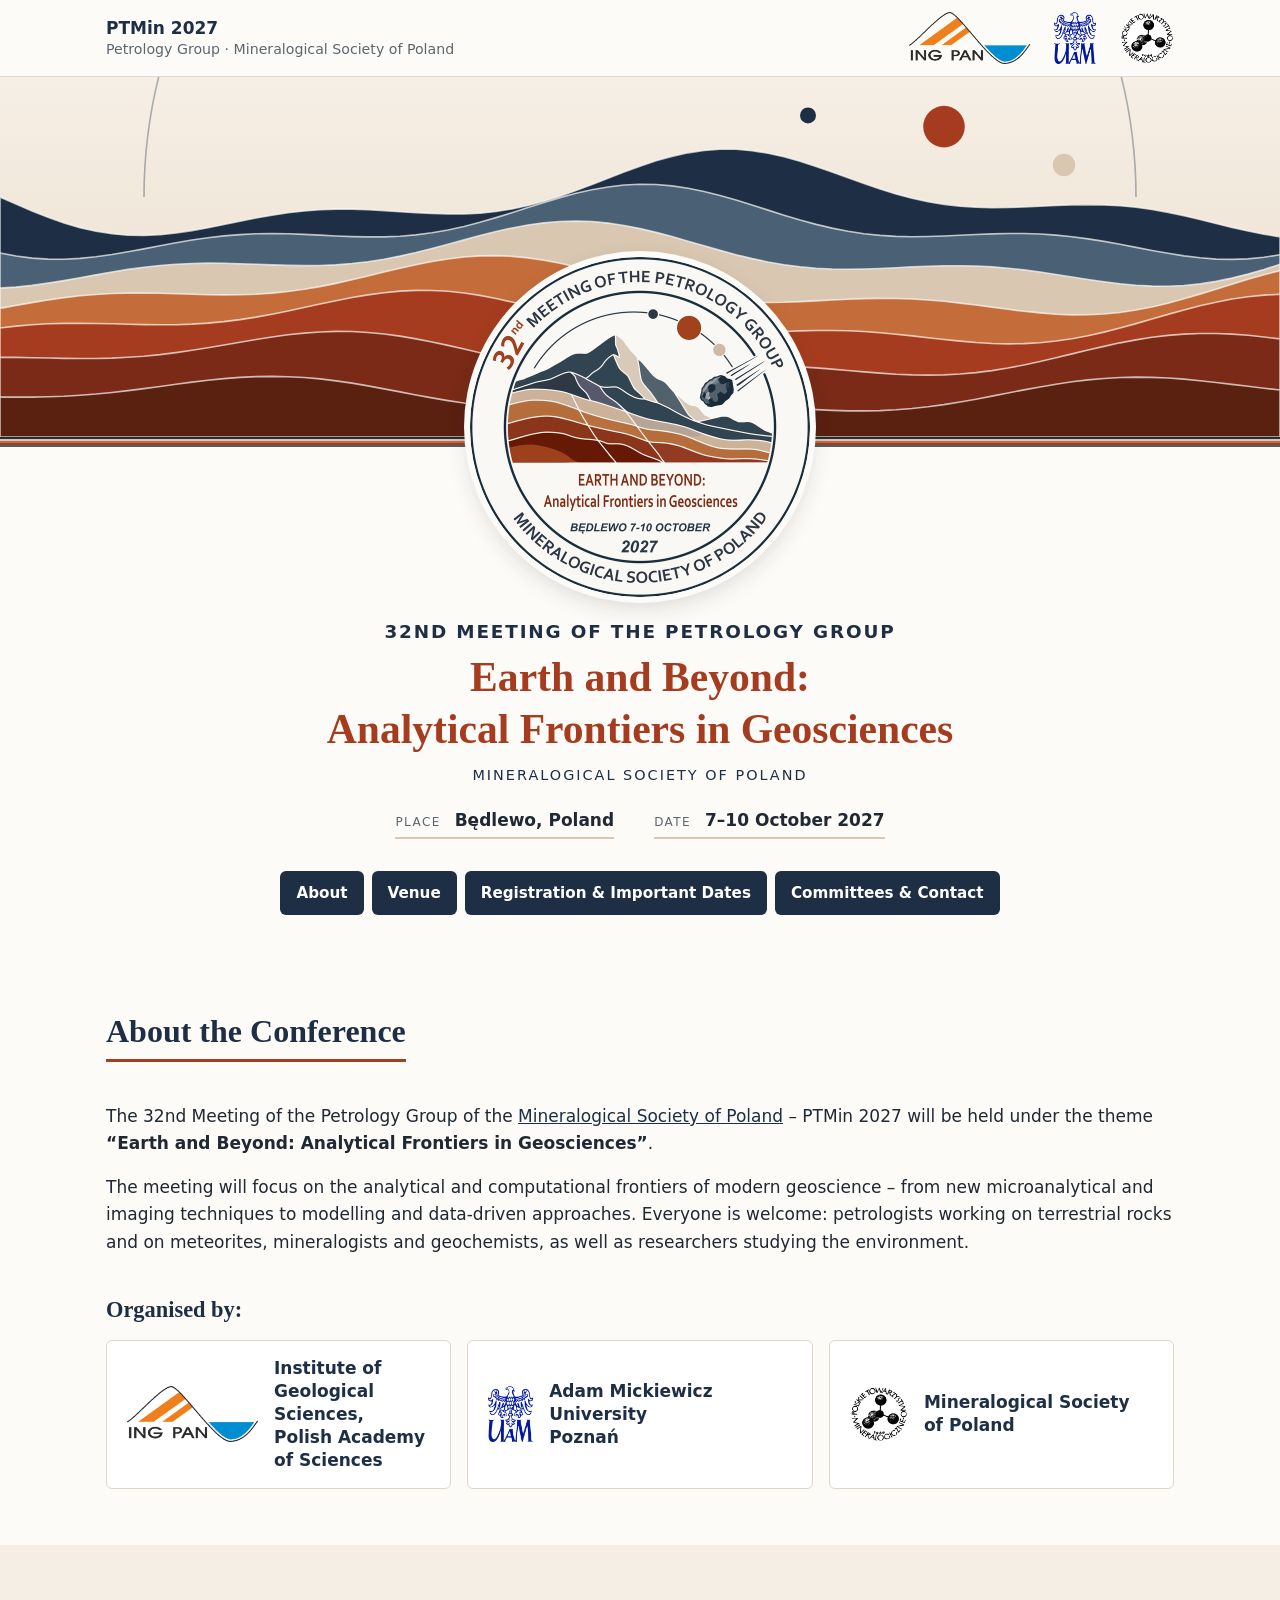
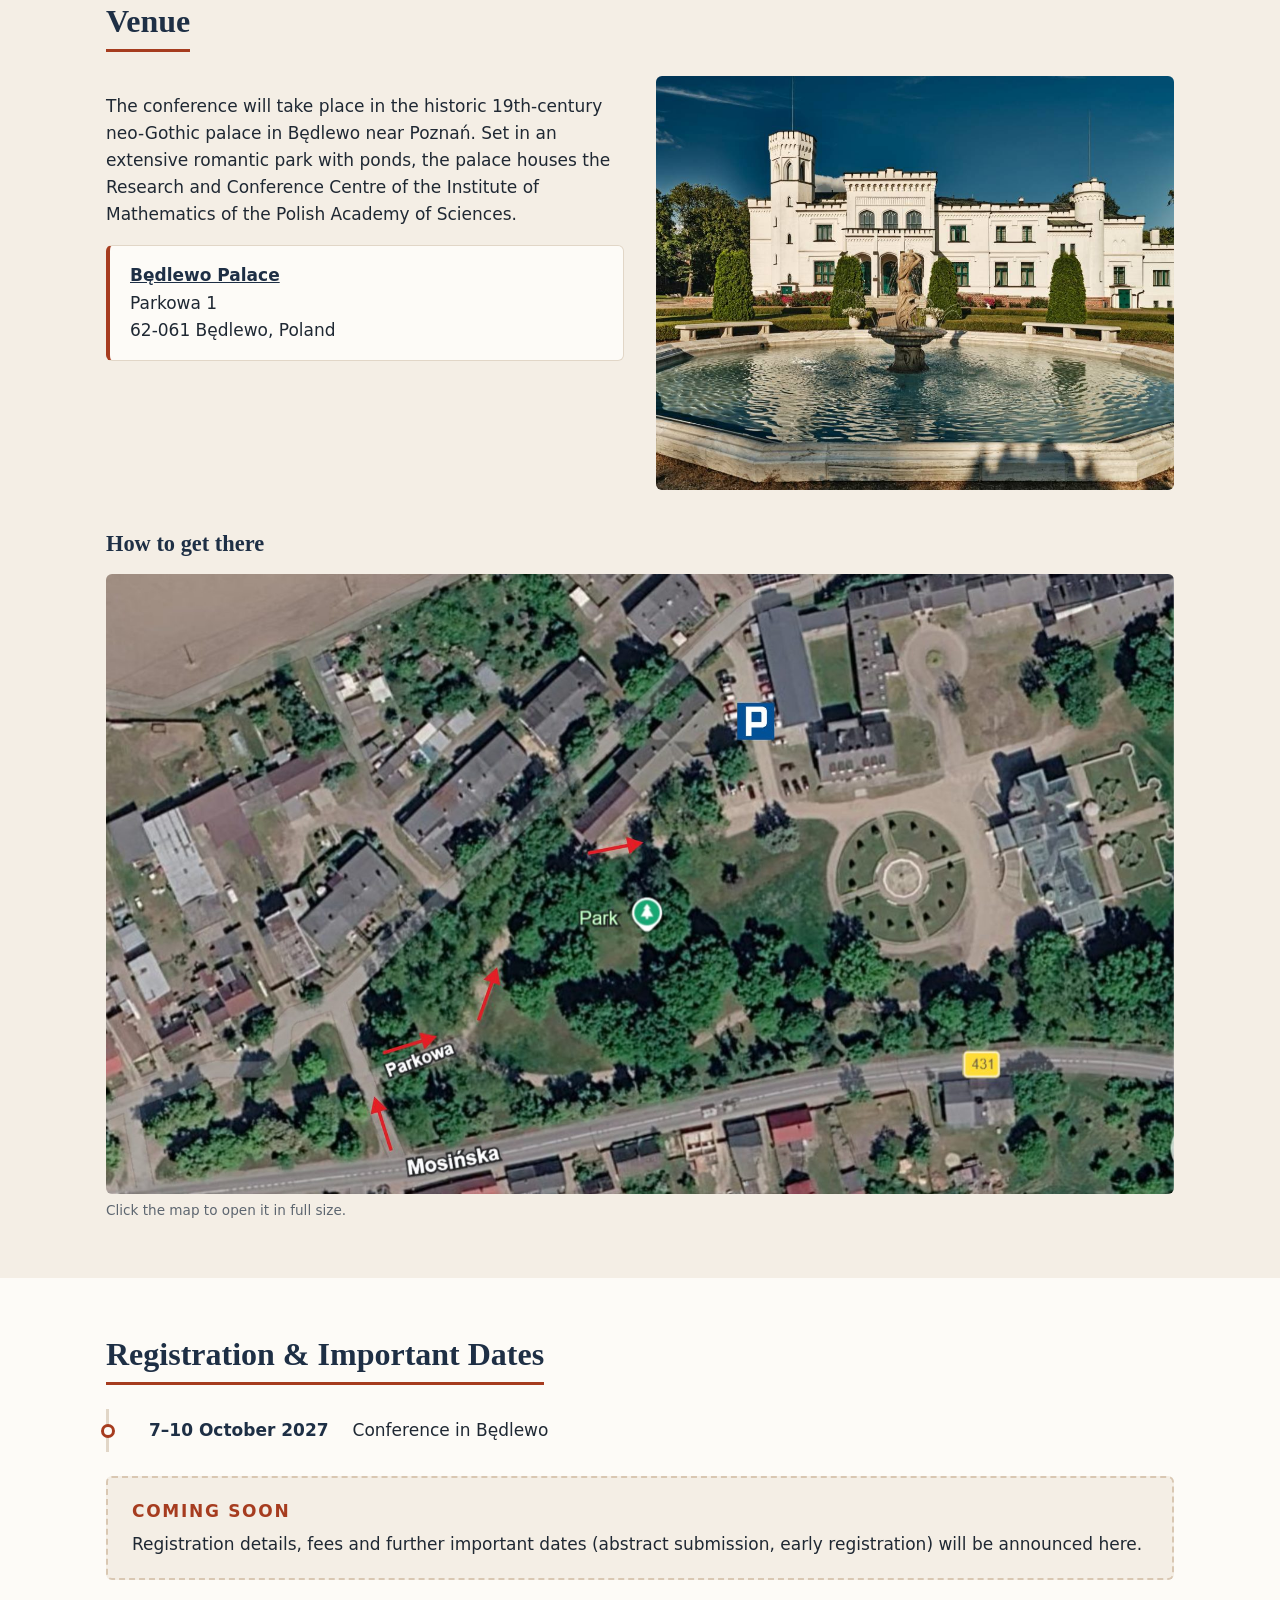
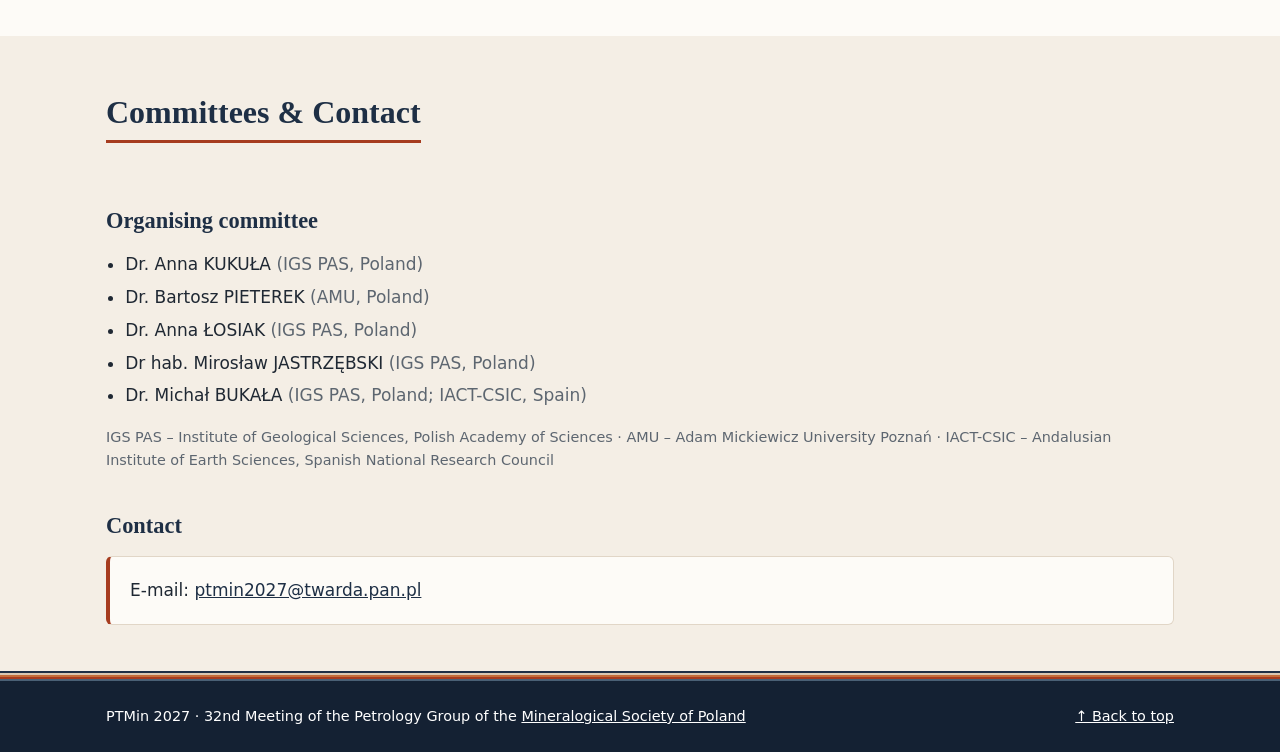
==== commit 9f491cfc: "Update name for Dr. Mirosław JASTRZĘBSKI" ====
--- a/index.html
+++ b/index.html
@@ -134,7 +134,7 @@
           <li>Dr. Anna KUKUŁA <span>(IGS PAS, Poland)</span></li>
           <li>Dr. Bartosz PIETEREK <span>(AMU, Poland)</span></li>
           <li>Dr. Anna ŁOSIAK <span>(IGS PAS, Poland)</span></li>
-          <li>Dr. Mirosław JASTRZĘBSKI <span>(IGS PAS, Poland)</span></li>
+          <li>Dr hab. Mirosław JASTRZĘBSKI <span>(IGS PAS, Poland)</span></li>
           <li>Dr. Michał BUKAŁA <span>(IGS PAS, Poland; IACT-CSIC, Spain)</span></li>
         </ul>
         <p class="note">IGS PAS – Institute of Geological Sciences, Polish Academy of Sciences · AMU – Adam Mickiewicz University Poznań · IACT-CSIC – Andalusian Institute of Earth Sciences, Spanish National Research Council</p>
